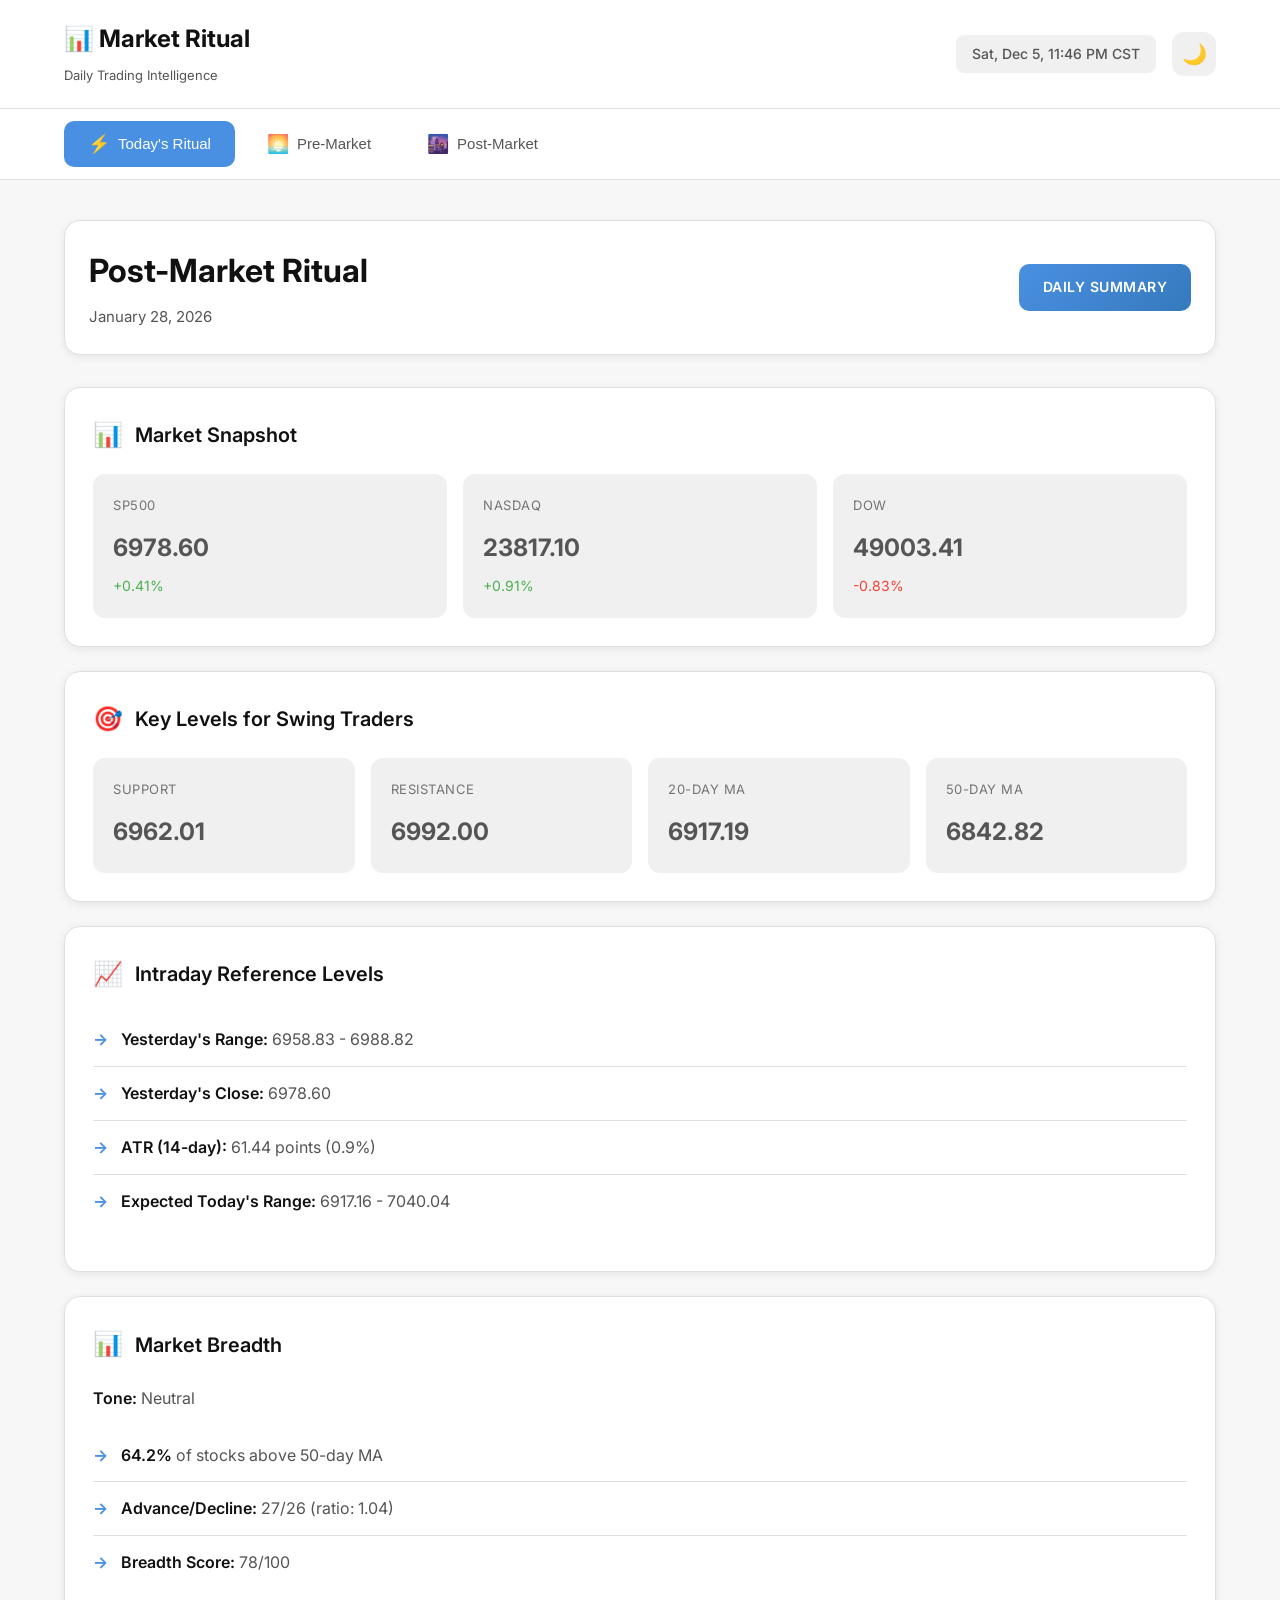
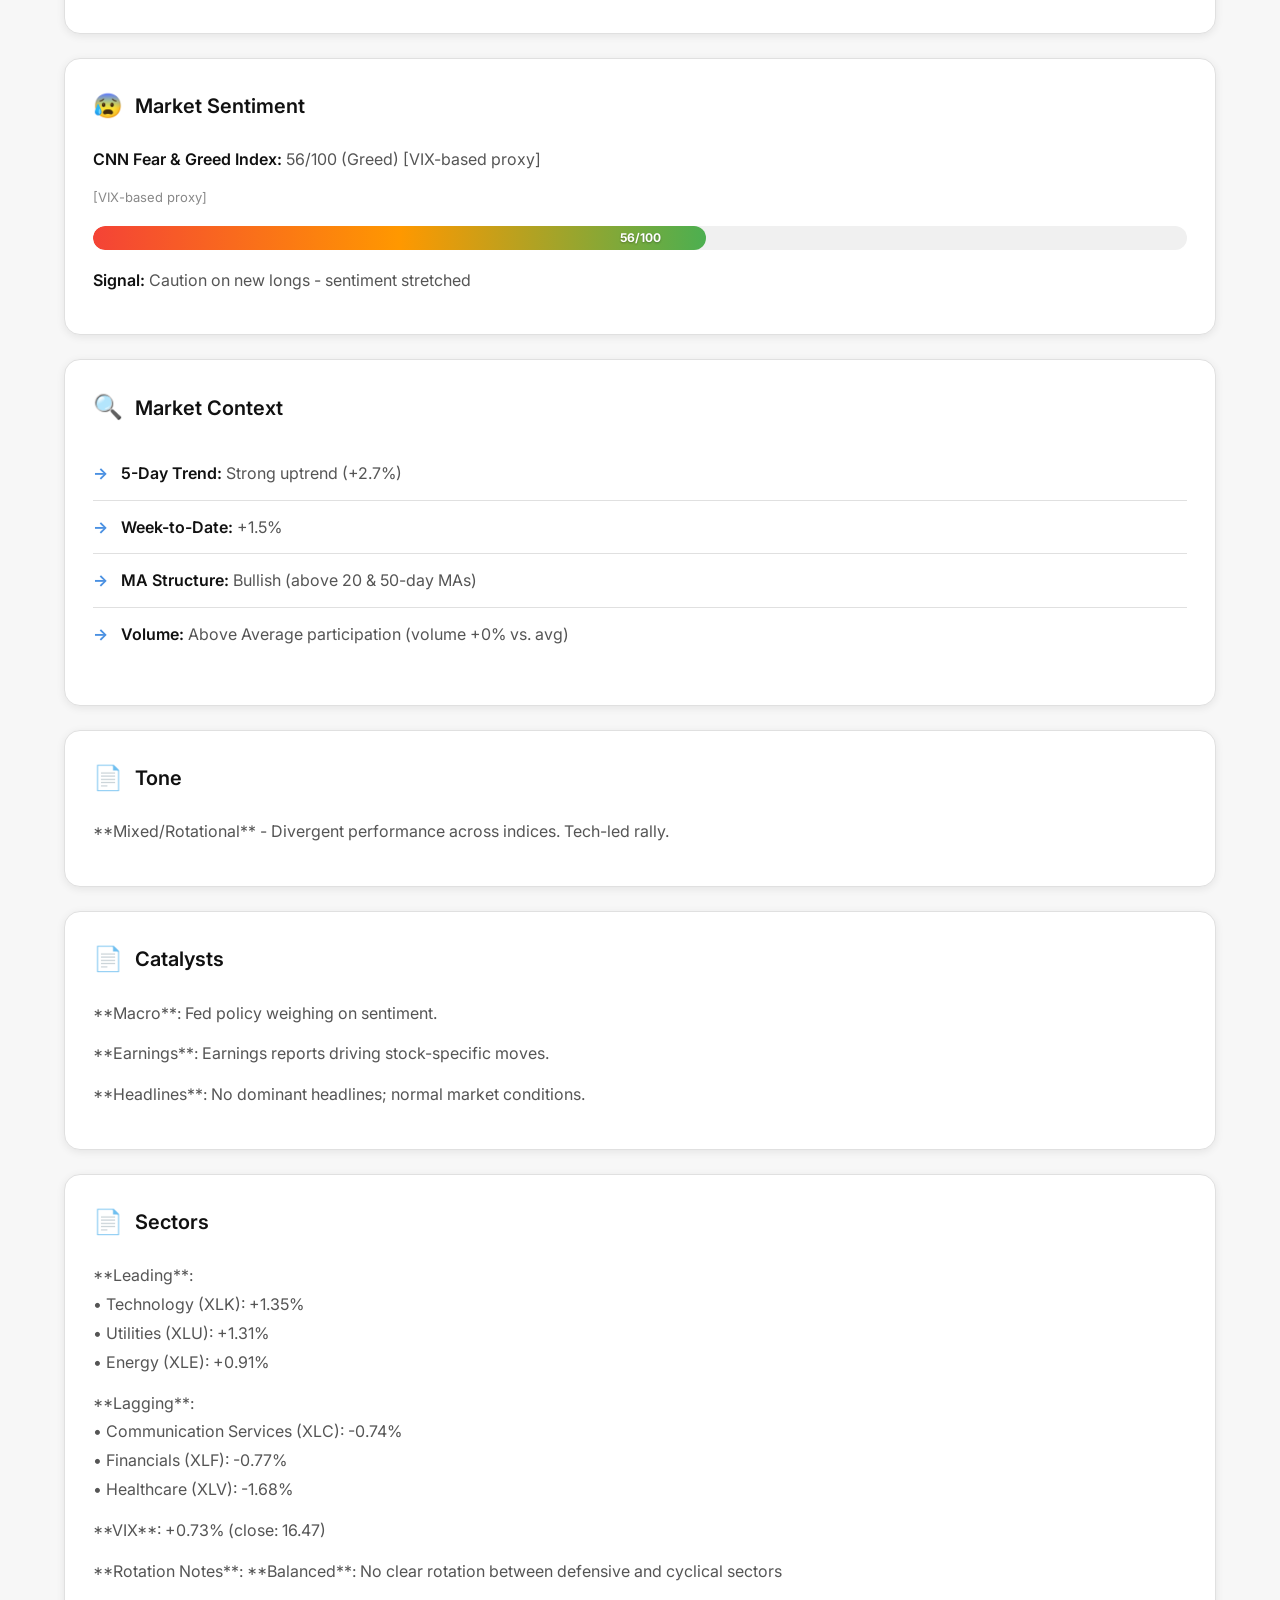
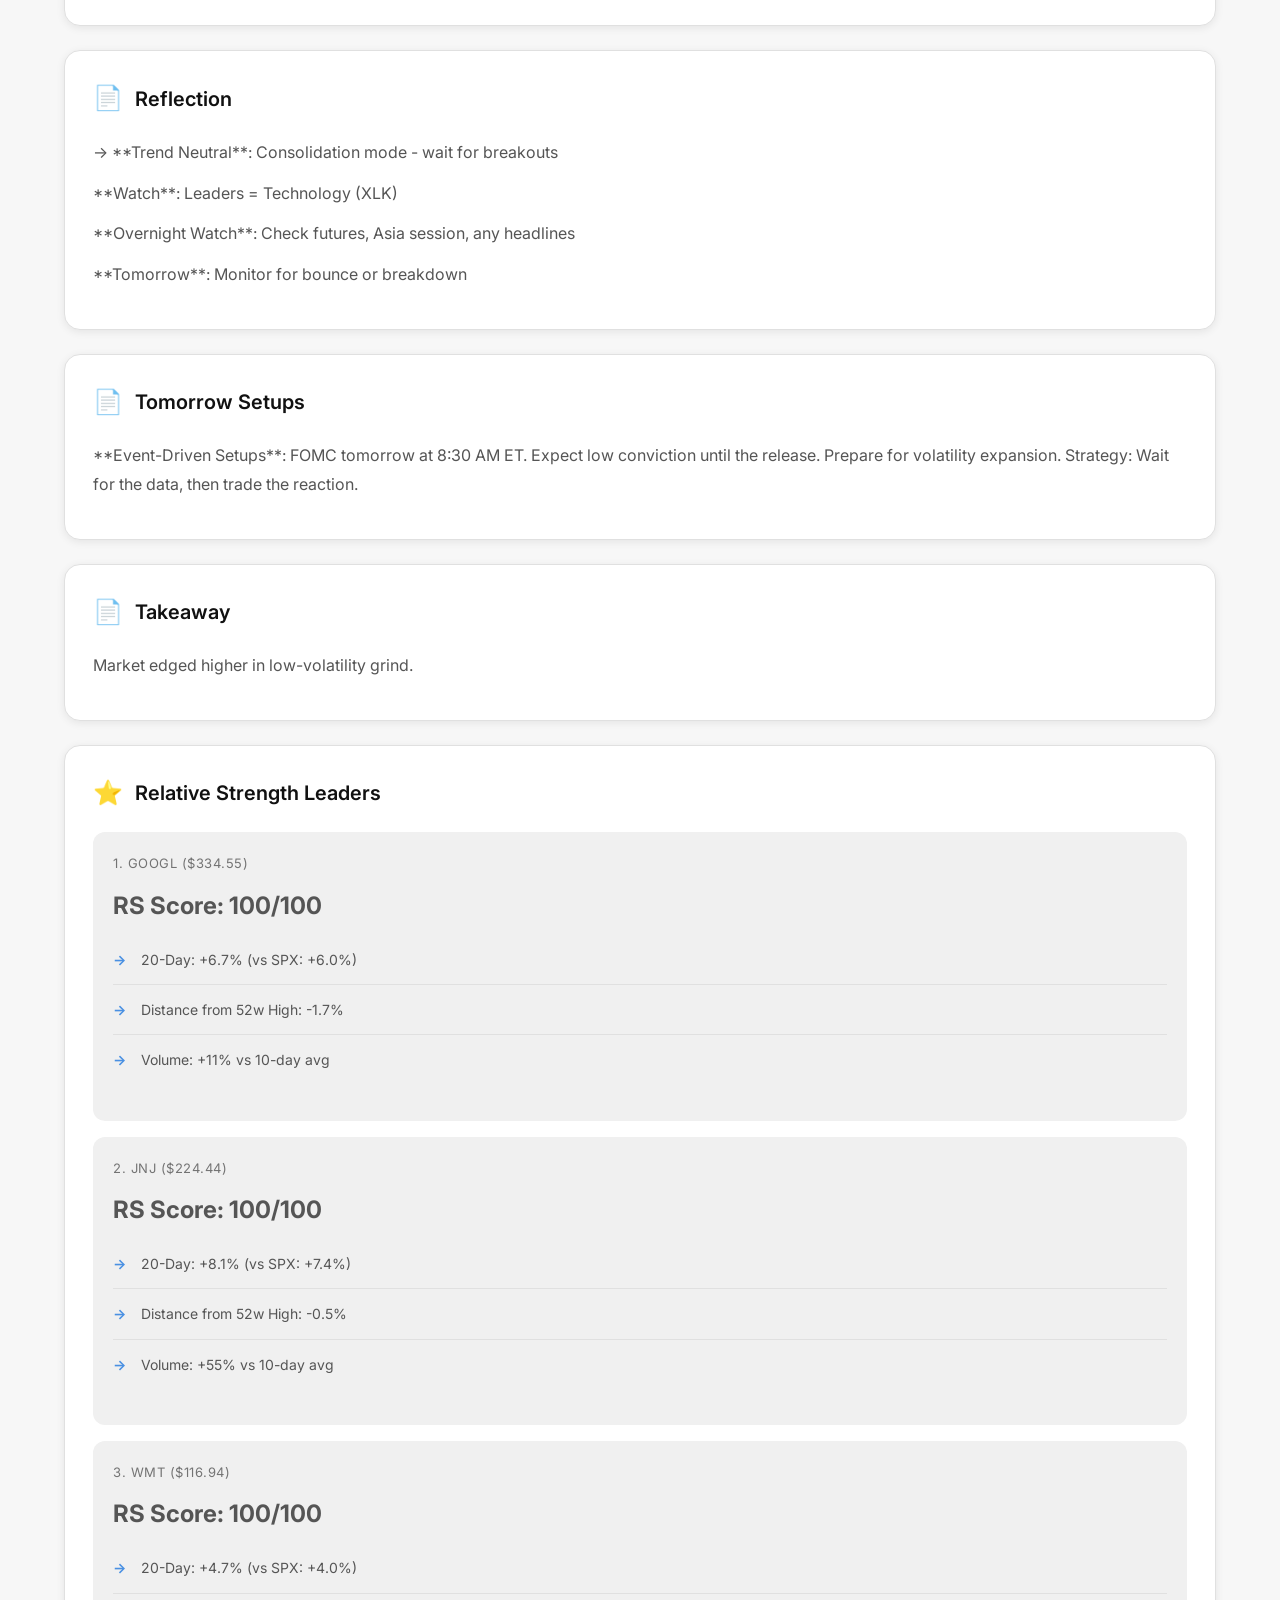
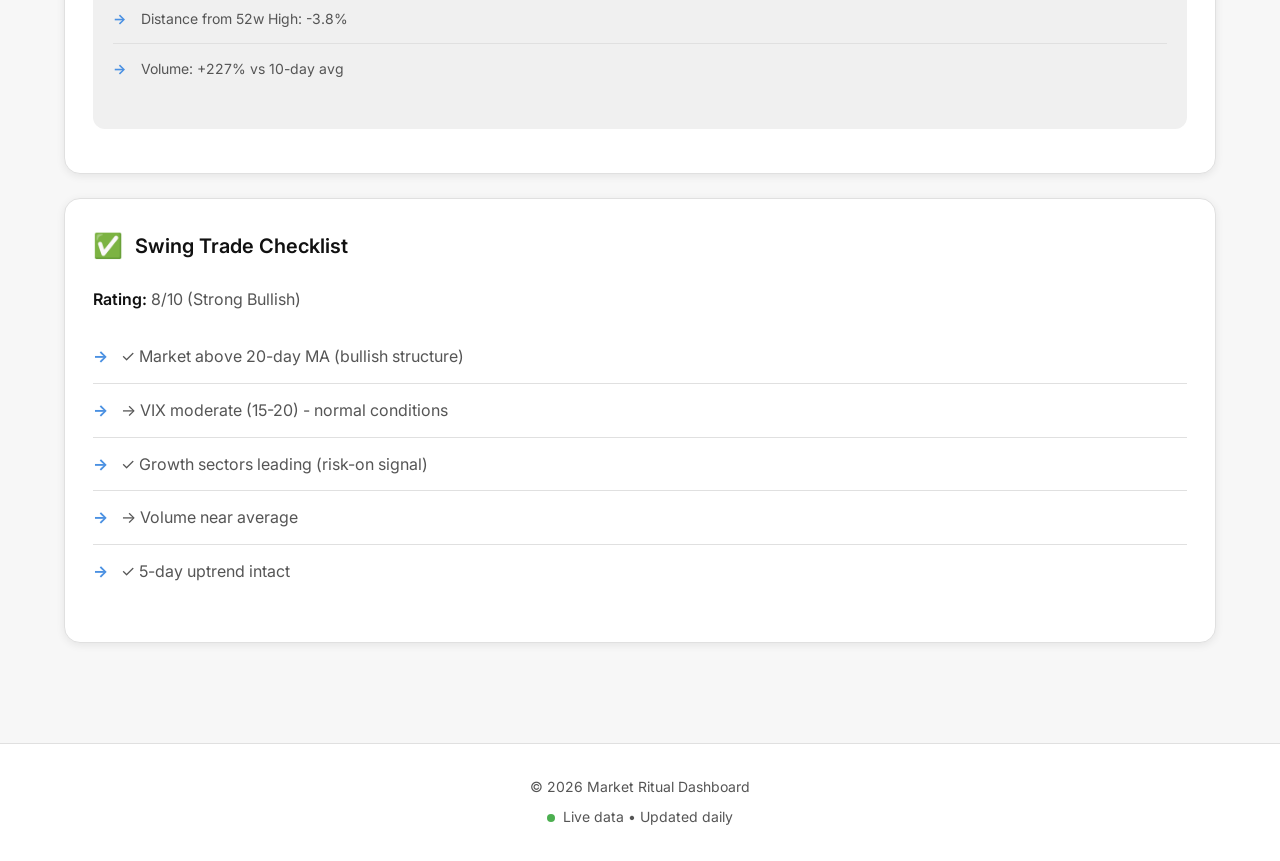
==== dashboard/index.html @ f2866cae "Complete Market Ritual system with beautiful dashboard" ====
<!DOCTYPE html>
<html lang="en">
<head>
    <meta charset="UTF-8">
    <meta name="viewport" content="width=device-width, initial-scale=1.0">
    <meta name="description" content="Daily Market Ritual Dashboard - Pre-market and Post-market analysis">
    
    <!-- 
        Market Ritual Dashboard
        Deployed via GitHub Pages
        Auto-detects time zone to show relevant market ritual
    -->
    
    <title>Market Ritual Dashboard</title>
    <link rel="stylesheet" href="./css/style.css">
    <link rel="preconnect" href="https://fonts.googleapis.com">
    <link rel="preconnect" href="https://fonts.gstatic.com" crossorigin>
    <link href="https://fonts.googleapis.com/css2?family=Inter:wght@300;400;500;600;700&display=swap" rel="stylesheet">
</head>
<body>
    <!-- Header -->
    <header class="header">
        <div class="container">
            <div class="header-content">
                <div class="logo">
                    <h1>📊 Market Ritual</h1>
                    <span class="subtitle">Daily Trading Intelligence</span>
                </div>
                <div class="header-controls">
                    <div class="current-time" id="currentTime"></div>
                    <button class="theme-toggle" id="themeToggle" aria-label="Toggle theme">
                        <span class="theme-icon">🌙</span>
                    </button>
                </div>
            </div>
        </div>
    </header>

    <!-- Navigation Tabs -->
    <nav class="nav-tabs">
        <div class="container">
            <div class="tabs">
                <button class="tab active" data-tab="today" id="todayTab">
                    <span class="tab-icon">⚡</span>
                    Today's Ritual
                </button>
                <button class="tab" data-tab="premarket" id="premarketTab">
                    <span class="tab-icon">🌅</span>
                    Pre-Market
                </button>
                <button class="tab" data-tab="postmarket" id="postmarketTab">
                    <span class="tab-icon">🌆</span>
                    Post-Market
                </button>
            </div>
        </div>
    </nav>

    <!-- Main Content -->
    <main class="main-content">
        <div class="container">
            <!-- Loading State -->
            <div class="loading" id="loading">
                <div class="loading-spinner"></div>
                <p>Loading market data...</p>
            </div>

            <!-- Error State -->
            <div class="error" id="error" style="display: none;">
                <div class="error-icon">⚠️</div>
                <h2>Unable to Load Data</h2>
                <p id="errorMessage"></p>
                <button class="btn-retry" onclick="window.location.reload()">Retry</button>
            </div>

            <!-- Market In Session Message -->
            <div class="info-message" id="inSessionMessage" style="display: none;">
                <div class="info-icon">📈</div>
                <h2>Market Currently in Session</h2>
                <p>The market is open right now. Choose <strong>Pre-Market</strong> or <strong>Post-Market</strong> tabs above to view specific reports.</p>
                <div class="session-time" id="sessionTime"></div>
            </div>

            <!-- Report Container -->
            <div class="report-container" id="reportContainer" style="display: none;">
                <!-- Report Header -->
                <div class="report-header">
                    <div class="report-title">
                        <h2 id="reportTitle">Loading...</h2>
                        <span class="report-date" id="reportDate"></span>
                    </div>
                    <div class="report-badge" id="reportBadge"></div>
                </div>

                <!-- Report Content -->
                <div class="report-content" id="reportContent">
                    <!-- Dynamic content will be injected here -->
                </div>
            </div>
        </div>
    </main>

    <!-- Footer -->
    <footer class="footer">
        <div class="container">
            <div class="footer-content">
                <p>&copy; 2026 Market Ritual Dashboard</p>
                <p class="footer-note">
                    <span class="pulse"></span>
                    Live data • Updated daily
                </p>
            </div>
        </div>
    </footer>

    <!-- Scroll to Top Button -->
    <button class="scroll-top" id="scrollTop" aria-label="Scroll to top">
        ↑
    </button>

    <script src="./js/app.js"></script>
</body>
</html>
---- dashboard/css/style.css ----
/* ===================================
   Market Ritual Dashboard - Styles
   Modern, minimalist design with dark/light theme
   =================================== */

/* ===================================
   CSS Variables for Theming
   =================================== */
:root {
    /* Light Theme (Default) */
    --bg-primary: #f7f7f7;
    --bg-secondary: #ffffff;
    --bg-tertiary: #f0f0f0;
    --text-primary: #111111;
    --text-secondary: #555555;
    --text-tertiary: #888888;
    --border-color: #e0e0e0;
    --shadow: rgba(0, 0, 0, 0.08);
    --shadow-hover: rgba(0, 0, 0, 0.12);
    --accent: #4A90E2;
    --accent-hover: #357ABD;
    --success: #4CAF50;
    --warning: #FF9800;
    --danger: #F44336;
    --card-bg: #ffffff;
}

[data-theme="dark"] {
    /* Dark Theme */
    --bg-primary: #0a0a0a;
    --bg-secondary: #1a1a1a;
    --bg-tertiary: #2a2a2a;
    --text-primary: #f7f7f7;
    --text-secondary: #b0b0b0;
    --text-tertiary: #707070;
    --border-color: #333333;
    --shadow: rgba(0, 0, 0, 0.3);
    --shadow-hover: rgba(0, 0, 0, 0.5);
    --accent: #4A90E2;
    --accent-hover: #5BA3F5;
    --success: #66BB6A;
    --warning: #FFA726;
    --danger: #EF5350;
    --card-bg: #1a1a1a;
}

/* ===================================
   Base Styles
   =================================== */
* {
    margin: 0;
    padding: 0;
    box-sizing: border-box;
}

html {
    scroll-behavior: smooth;
}

body {
    font-family: 'Inter', -apple-system, BlinkMacSystemFont, 'Segoe UI', Roboto, sans-serif;
    background-color: var(--bg-primary);
    color: var(--text-primary);
    line-height: 1.6;
    transition: background-color 0.3s ease, color 0.3s ease;
    min-height: 100vh;
    display: flex;
    flex-direction: column;
}

.container {
    max-width: 1200px;
    margin: 0 auto;
    padding: 0 24px;
}

/* ===================================
   Header
   =================================== */
.header {
    background-color: var(--bg-secondary);
    border-bottom: 1px solid var(--border-color);
    padding: 20px 0;
    position: sticky;
    top: 0;
    z-index: 100;
    backdrop-filter: blur(10px);
    transition: all 0.3s ease;
}

.header-content {
    display: flex;
    justify-content: space-between;
    align-items: center;
    gap: 20px;
}

.logo h1 {
    font-size: 24px;
    font-weight: 700;
    color: var(--text-primary);
    margin-bottom: 4px;
}

.subtitle {
    font-size: 13px;
    color: var(--text-secondary);
    font-weight: 400;
}

.header-controls {
    display: flex;
    align-items: center;
    gap: 16px;
}

.current-time {
    font-size: 14px;
    color: var(--text-secondary);
    font-weight: 500;
    padding: 8px 16px;
    background: var(--bg-tertiary);
    border-radius: 8px;
}

.theme-toggle {
    background: var(--bg-tertiary);
    border: none;
    width: 44px;
    height: 44px;
    border-radius: 12px;
    cursor: pointer;
    font-size: 20px;
    display: flex;
    align-items: center;
    justify-content: center;
    transition: all 0.3s ease;
}

.theme-toggle:hover {
    background: var(--accent);
    transform: scale(1.05);
}

/* ===================================
   Navigation Tabs
   =================================== */
.nav-tabs {
    background-color: var(--bg-secondary);
    border-bottom: 1px solid var(--border-color);
    padding: 12px 0;
}

.tabs {
    display: flex;
    gap: 8px;
}

.tab {
    background: transparent;
    border: none;
    padding: 12px 24px;
    border-radius: 10px;
    cursor: pointer;
    font-size: 15px;
    font-weight: 500;
    color: var(--text-secondary);
    transition: all 0.3s ease;
    display: flex;
    align-items: center;
    gap: 8px;
}

.tab:hover {
    background: var(--bg-tertiary);
    color: var(--text-primary);
}

.tab.active {
    background: var(--accent);
    color: white;
}

.tab-icon {
    font-size: 18px;
}

/* ===================================
   Main Content
   =================================== */
.main-content {
    flex: 1;
    padding: 40px 0;
    animation: fadeIn 0.5s ease;
}

/* Loading State */
.loading {
    text-align: center;
    padding: 80px 20px;
}

.loading-spinner {
    width: 50px;
    height: 50px;
    border: 4px solid var(--border-color);
    border-top-color: var(--accent);
    border-radius: 50%;
    animation: spin 1s linear infinite;
    margin: 0 auto 20px;
}

@keyframes spin {
    to { transform: rotate(360deg); }
}

/* Error State */
.error {
    text-align: center;
    padding: 80px 20px;
}

.error-icon {
    font-size: 64px;
    margin-bottom: 20px;
}

.error h2 {
    font-size: 24px;
    margin-bottom: 12px;
    color: var(--danger);
}

.error p {
    color: var(--text-secondary);
    margin-bottom: 24px;
}

.btn-retry {
    background: var(--accent);
    color: white;
    border: none;
    padding: 12px 32px;
    border-radius: 8px;
    font-size: 15px;
    font-weight: 500;
    cursor: pointer;
    transition: all 0.3s ease;
}

.btn-retry:hover {
    background: var(--accent-hover);
    transform: translateY(-2px);
}

/* Info Message */
.info-message {
    text-align: center;
    padding: 80px 20px;
    max-width: 600px;
    margin: 0 auto;
}

.info-icon {
    font-size: 64px;
    margin-bottom: 20px;
}

.info-message h2 {
    font-size: 28px;
    margin-bottom: 16px;
}

.info-message p {
    font-size: 16px;
    color: var(--text-secondary);
    line-height: 1.8;
}

.session-time {
    margin-top: 24px;
    padding: 16px;
    background: var(--bg-tertiary);
    border-radius: 12px;
    font-size: 14px;
    color: var(--text-secondary);
}

/* ===================================
   Report Container
   =================================== */
.report-container {
    animation: fadeIn 0.5s ease;
}

.report-header {
    display: flex;
    justify-content: space-between;
    align-items: center;
    margin-bottom: 32px;
    padding: 24px;
    background: var(--card-bg);
    border-radius: 16px;
    border: 1px solid var(--border-color);
    box-shadow: 0 2px 8px var(--shadow);
}

.report-title h2 {
    font-size: 32px;
    font-weight: 700;
    margin-bottom: 8px;
}

.report-date {
    font-size: 15px;
    color: var(--text-secondary);
}

.report-badge {
    padding: 12px 24px;
    background: linear-gradient(135deg, var(--accent), var(--accent-hover));
    color: white;
    border-radius: 10px;
    font-weight: 600;
    font-size: 14px;
    text-transform: uppercase;
    letter-spacing: 0.5px;
}

/* Report Content */
.report-content {
    display: grid;
    gap: 24px;
}

/* Card Component */
.card {
    background: var(--card-bg);
    border: 1px solid var(--border-color);
    border-radius: 16px;
    padding: 28px;
    box-shadow: 0 2px 8px var(--shadow);
    transition: all 0.3s ease;
}

.card:hover {
    box-shadow: 0 4px 16px var(--shadow-hover);
    transform: translateY(-2px);
}

.card-title {
    font-size: 20px;
    font-weight: 600;
    margin-bottom: 20px;
    color: var(--text-primary);
    display: flex;
    align-items: center;
    gap: 12px;
}

.card-icon {
    font-size: 24px;
}

.card-content {
    color: var(--text-secondary);
    line-height: 1.8;
}

.card-content p {
    margin-bottom: 12px;
}

.card-content strong {
    color: var(--text-primary);
    font-weight: 600;
}

/* Key Metrics Grid */
.metrics-grid {
    display: grid;
    grid-template-columns: repeat(auto-fit, minmax(250px, 1fr));
    gap: 16px;
    margin-top: 20px;
}

.metric-item {
    background: var(--bg-tertiary);
    padding: 20px;
    border-radius: 12px;
    transition: all 0.3s ease;
}

.metric-item:hover {
    background: var(--accent);
    color: white;
    transform: scale(1.02);
}

.metric-label {
    font-size: 13px;
    text-transform: uppercase;
    letter-spacing: 0.5px;
    margin-bottom: 8px;
    opacity: 0.8;
}

.metric-value {
    font-size: 24px;
    font-weight: 700;
}

.metric-change {
    font-size: 14px;
    margin-top: 4px;
}

.positive {
    color: var(--success);
}

.negative {
    color: var(--danger);
}

/* Bullet Lists */
.card-content ul {
    list-style: none;
    margin: 16px 0;
}

.card-content li {
    padding: 12px 0;
    padding-left: 28px;
    position: relative;
    border-bottom: 1px solid var(--border-color);
}

.card-content li:last-child {
    border-bottom: none;
}

.card-content li::before {
    content: "→";
    position: absolute;
    left: 0;
    color: var(--accent);
    font-weight: 700;
}

/* Sentiment Bar */
.sentiment-bar {
    width: 100%;
    height: 24px;
    background: var(--bg-tertiary);
    border-radius: 12px;
    overflow: hidden;
    margin: 16px 0;
    position: relative;
}

.sentiment-fill {
    height: 100%;
    background: linear-gradient(90deg, var(--danger), var(--warning), var(--success));
    transition: width 0.5s ease;
    border-radius: 12px;
}

.sentiment-label {
    position: absolute;
    top: 50%;
    left: 50%;
    transform: translate(-50%, -50%);
    font-size: 12px;
    font-weight: 700;
    color: white;
    text-shadow: 0 1px 2px rgba(0,0,0,0.3);
}

/* ===================================
   Footer
   =================================== */
.footer {
    background: var(--bg-secondary);
    border-top: 1px solid var(--border-color);
    padding: 32px 0;
    margin-top: 60px;
}

.footer-content {
    text-align: center;
    color: var(--text-secondary);
    font-size: 14px;
}

.footer-note {
    margin-top: 8px;
    display: flex;
    align-items: center;
    justify-content: center;
    gap: 8px;
}

.pulse {
    width: 8px;
    height: 8px;
    background: var(--success);
    border-radius: 50%;
    animation: pulse 2s infinite;
}

@keyframes pulse {
    0%, 100% { opacity: 1; transform: scale(1); }
    50% { opacity: 0.5; transform: scale(1.2); }
}

/* ===================================
   Scroll to Top Button
   =================================== */
.scroll-top {
    position: fixed;
    bottom: 32px;
    right: 32px;
    width: 50px;
    height: 50px;
    background: var(--accent);
    color: white;
    border: none;
    border-radius: 50%;
    font-size: 20px;
    cursor: pointer;
    opacity: 0;
    visibility: hidden;
    transition: all 0.3s ease;
    z-index: 1000;
    box-shadow: 0 4px 12px var(--shadow-hover);
}

.scroll-top.visible {
    opacity: 1;
    visibility: visible;
}

.scroll-top:hover {
    background: var(--accent-hover);
    transform: translateY(-4px);
}

/* ===================================
   Animations
   =================================== */
@keyframes fadeIn {
    from {
        opacity: 0;
        transform: translateY(20px);
    }
    to {
        opacity: 1;
        transform: translateY(0);
    }
}

/* ===================================
   Responsive Design
   =================================== */
@media (max-width: 768px) {
    .container {
        padding: 0 16px;
    }

    .header-content {
        flex-direction: column;
        gap: 12px;
    }

    .logo h1 {
        font-size: 20px;
    }

    .tabs {
        flex-direction: column;
    }

    .tab {
        width: 100%;
        justify-content: center;
    }

    .report-header {
        flex-direction: column;
        gap: 16px;
        text-align: center;
    }

    .report-title h2 {
        font-size: 24px;
    }

    .metrics-grid {
        grid-template-columns: 1fr;
    }

    .card {
        padding: 20px;
    }

    .scroll-top {
        bottom: 20px;
        right: 20px;
        width: 44px;
        height: 44px;
    }

    .current-time {
        font-size: 12px;
        padding: 6px 12px;
    }
}

@media (max-width: 480px) {
    .main-content {
        padding: 24px 0;
    }

    .report-header {
        padding: 16px;
    }

    .card {
        padding: 16px;
    }

    .card-title {
        font-size: 18px;
    }
}
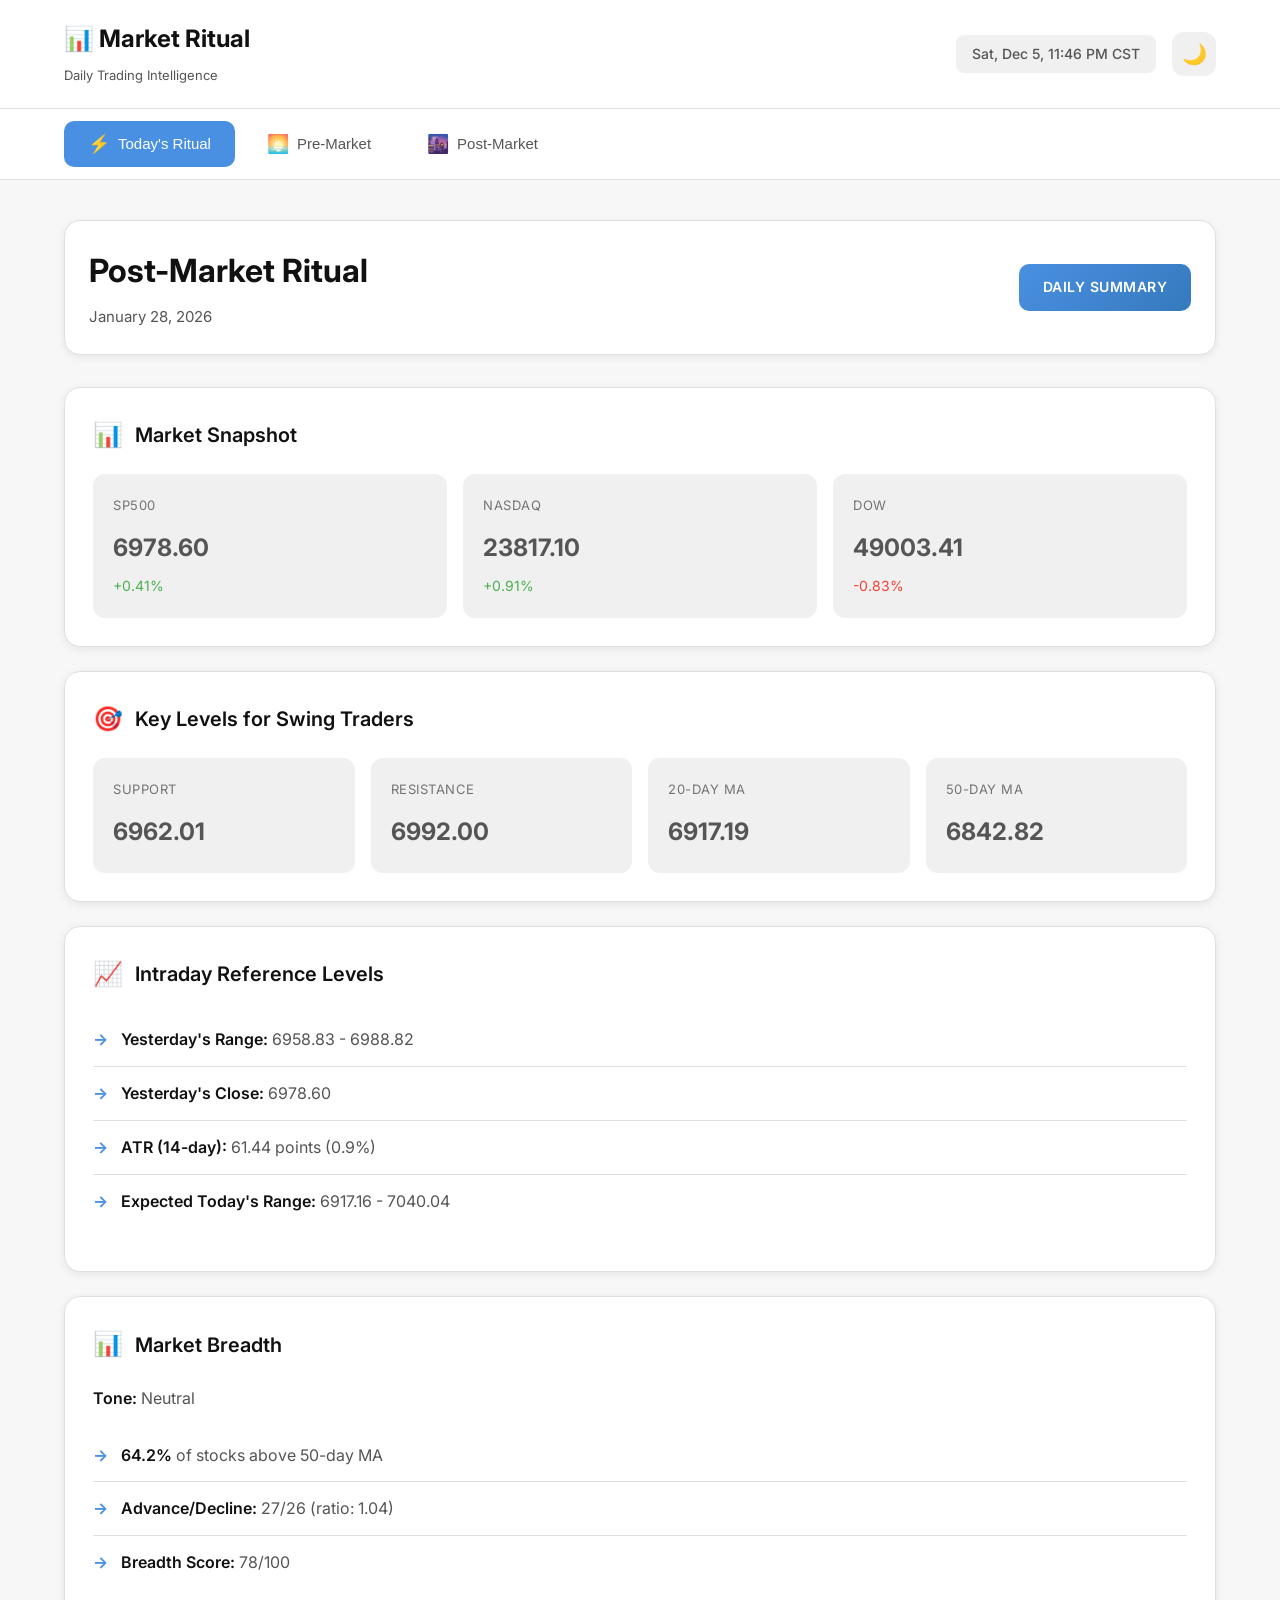
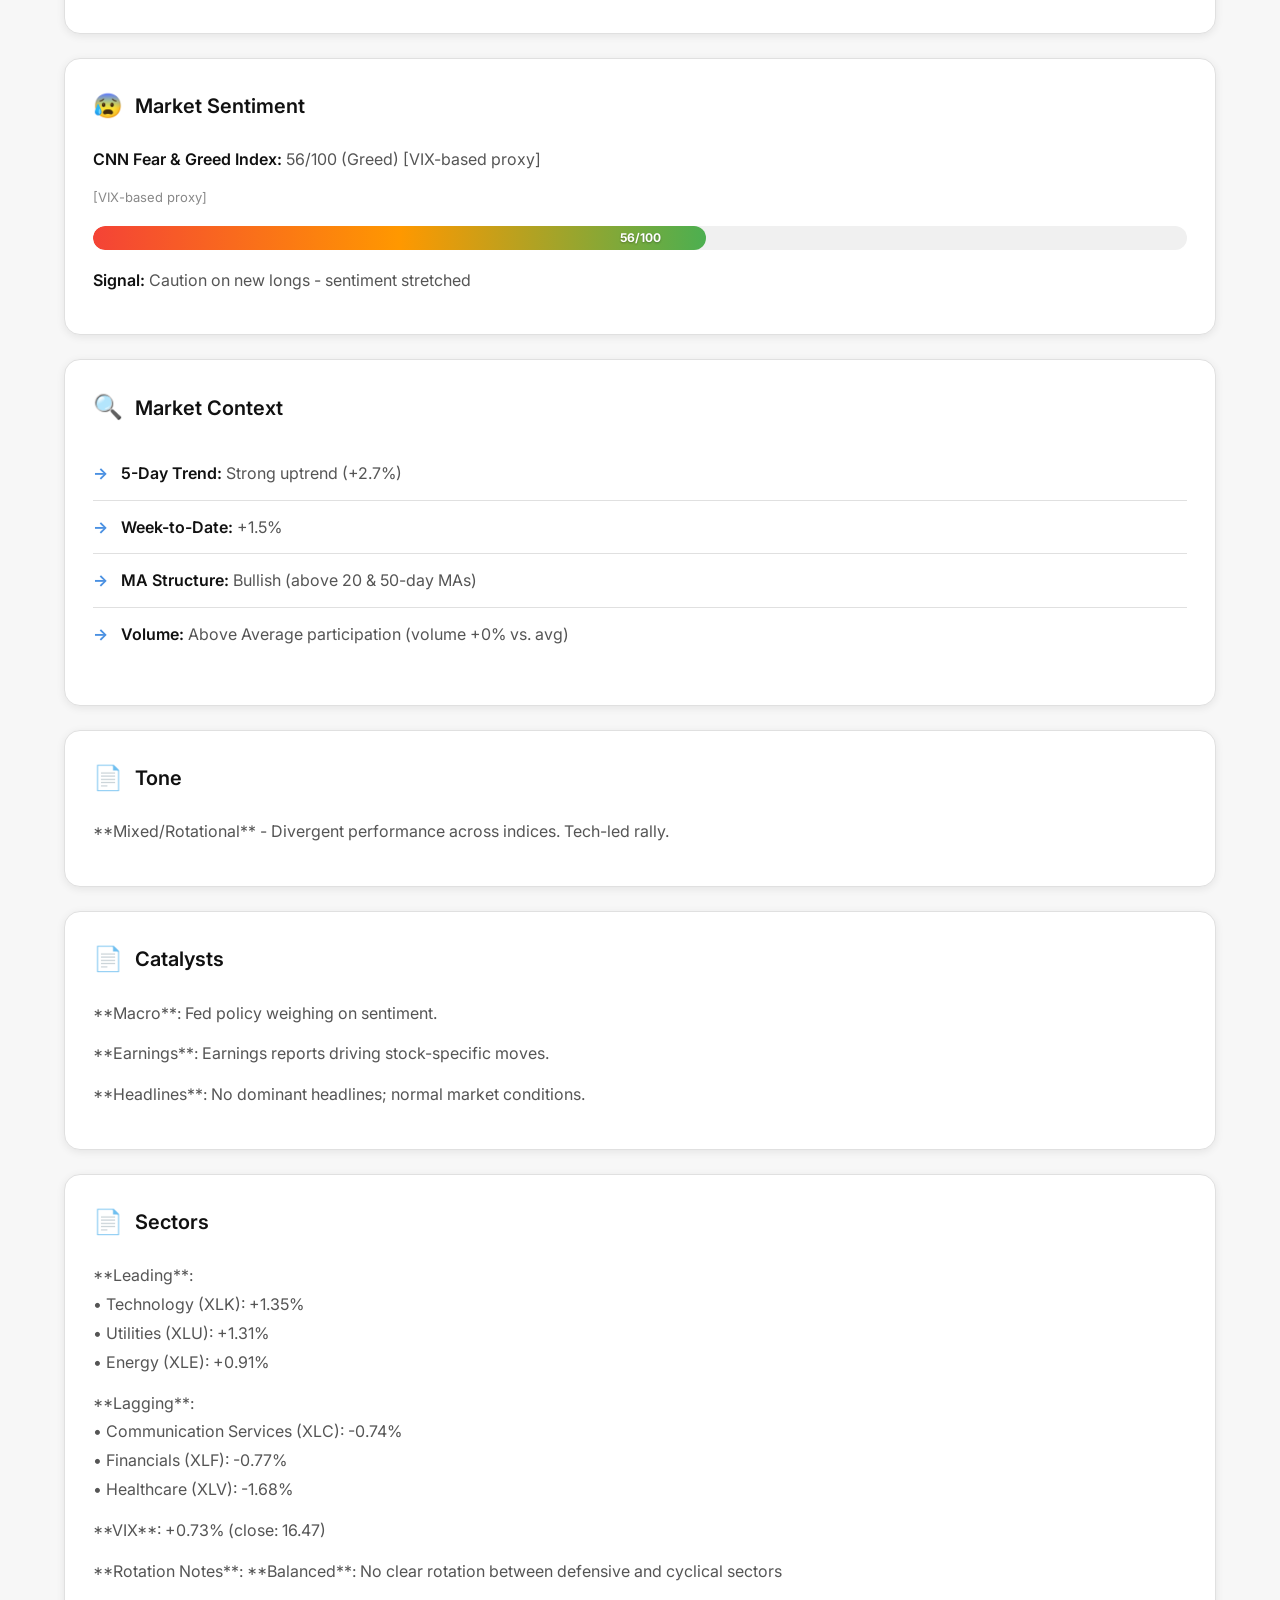
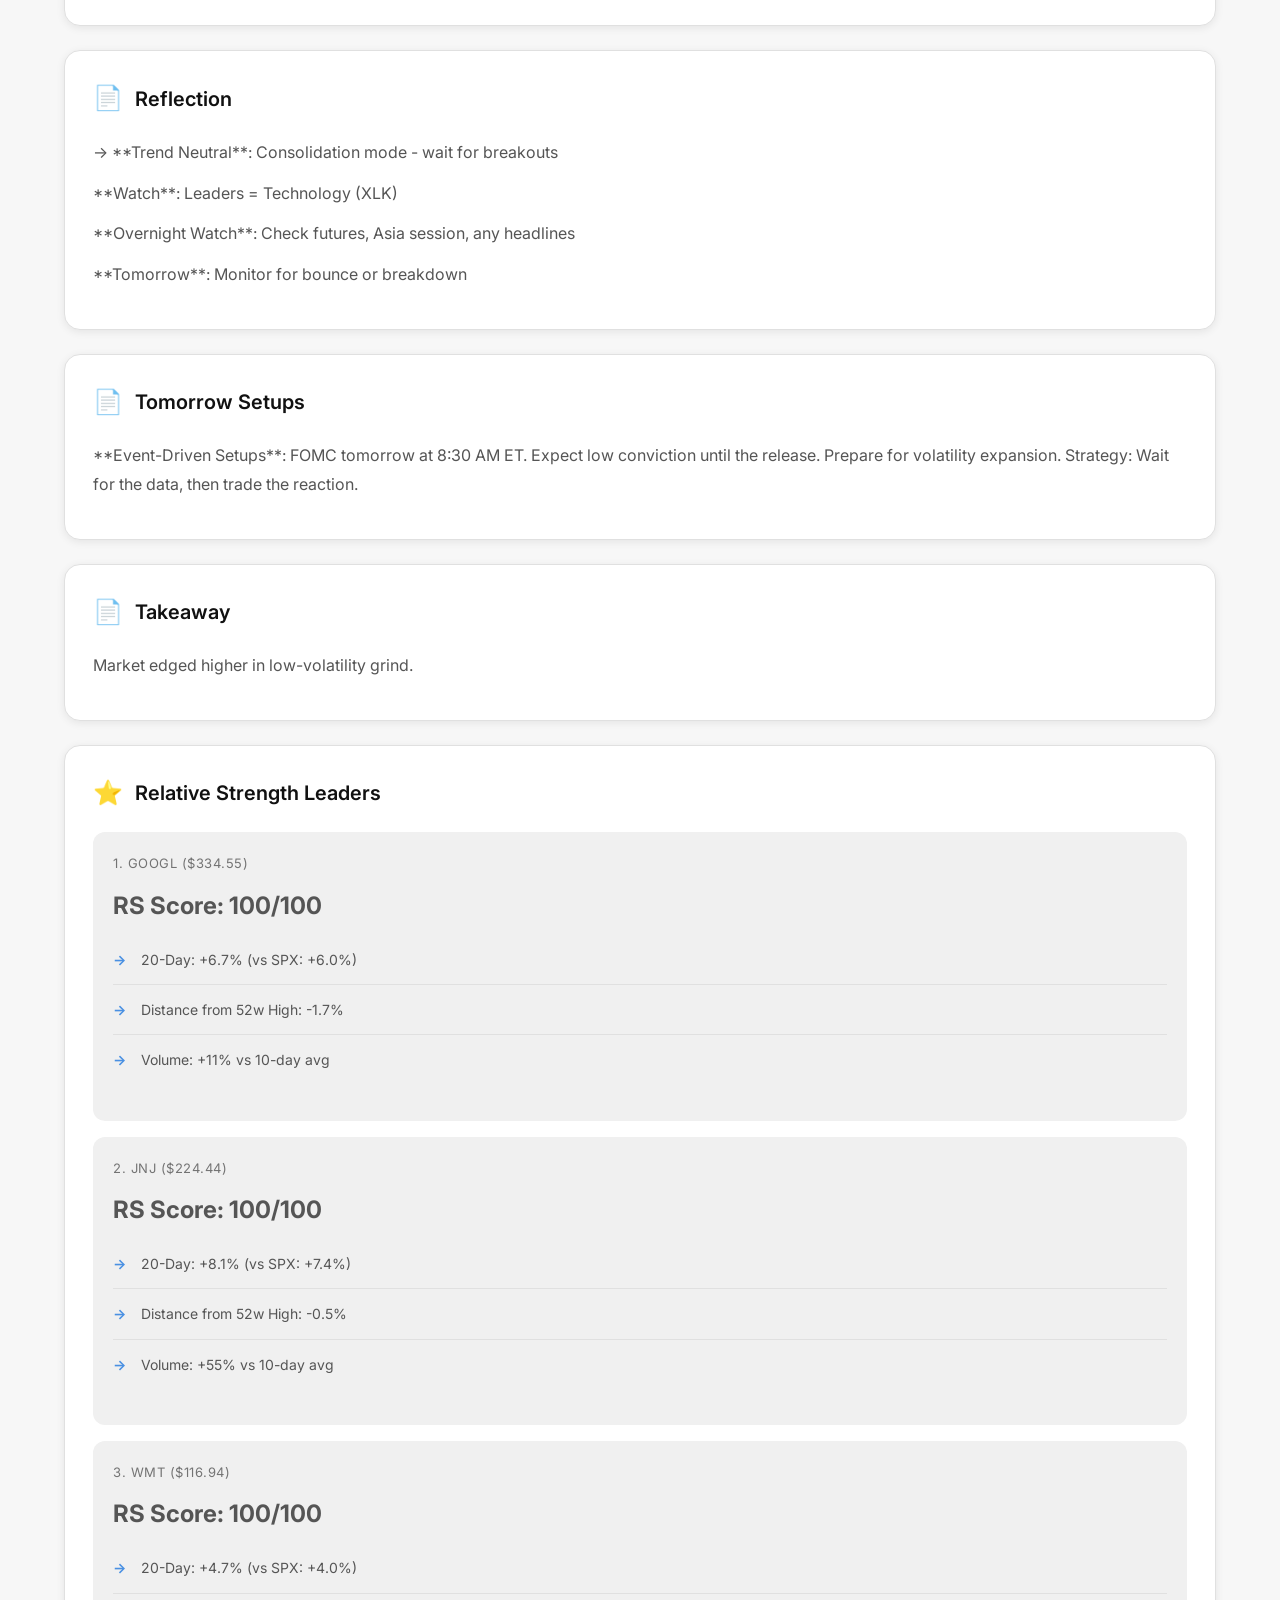
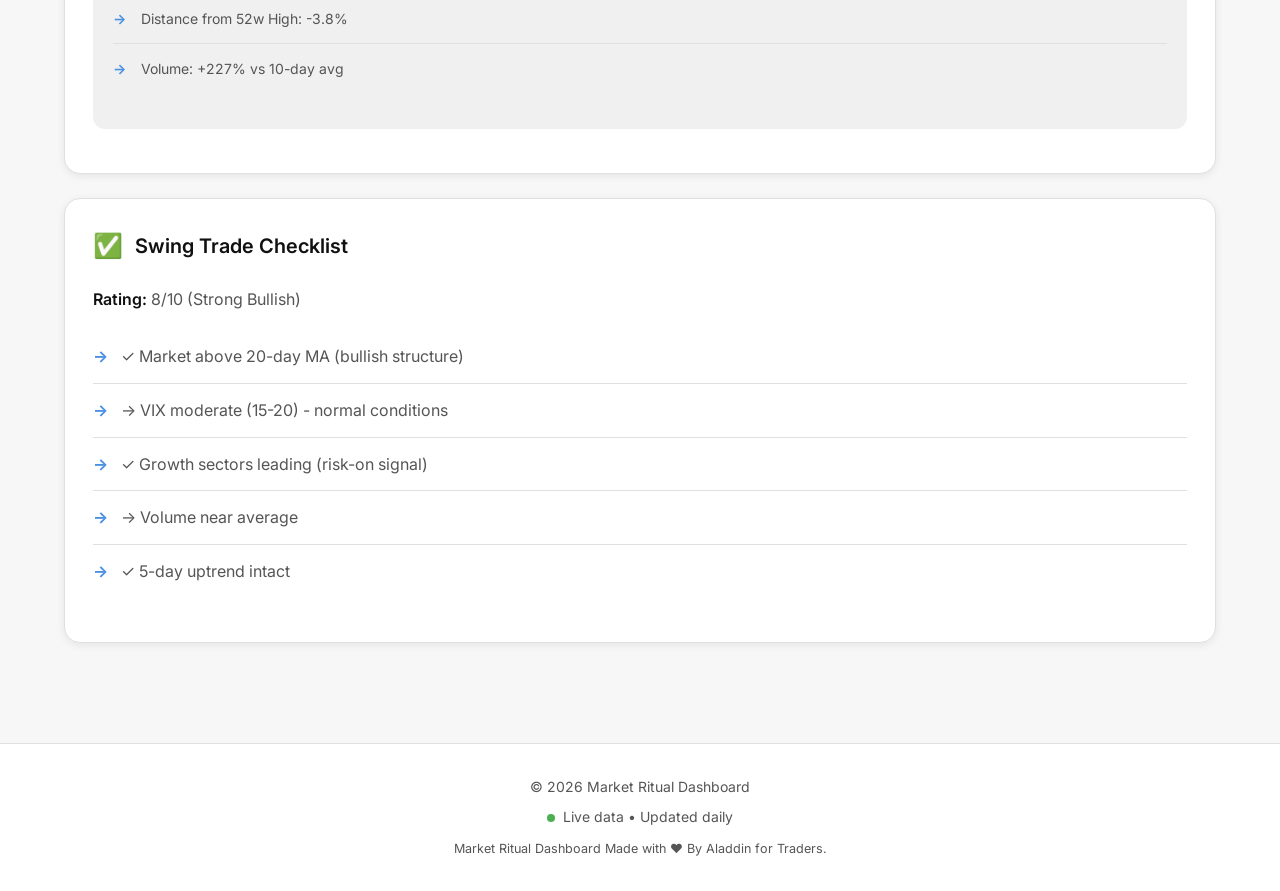
==== commit a402db34: "Add custom footer messge" ====
--- a/dashboard/index.html
+++ b/dashboard/index.html
@@ -109,6 +109,9 @@
                     <span class="pulse"></span>
                     Live data • Updated daily
                 </p>
+                <p style="margin-top: 10px; font-size: 0.9em;">
+                    Market Ritual Dashboard Made with ❤️ By Aladdin for Traders.
+                </p>
             </div>
         </div>
     </footer>
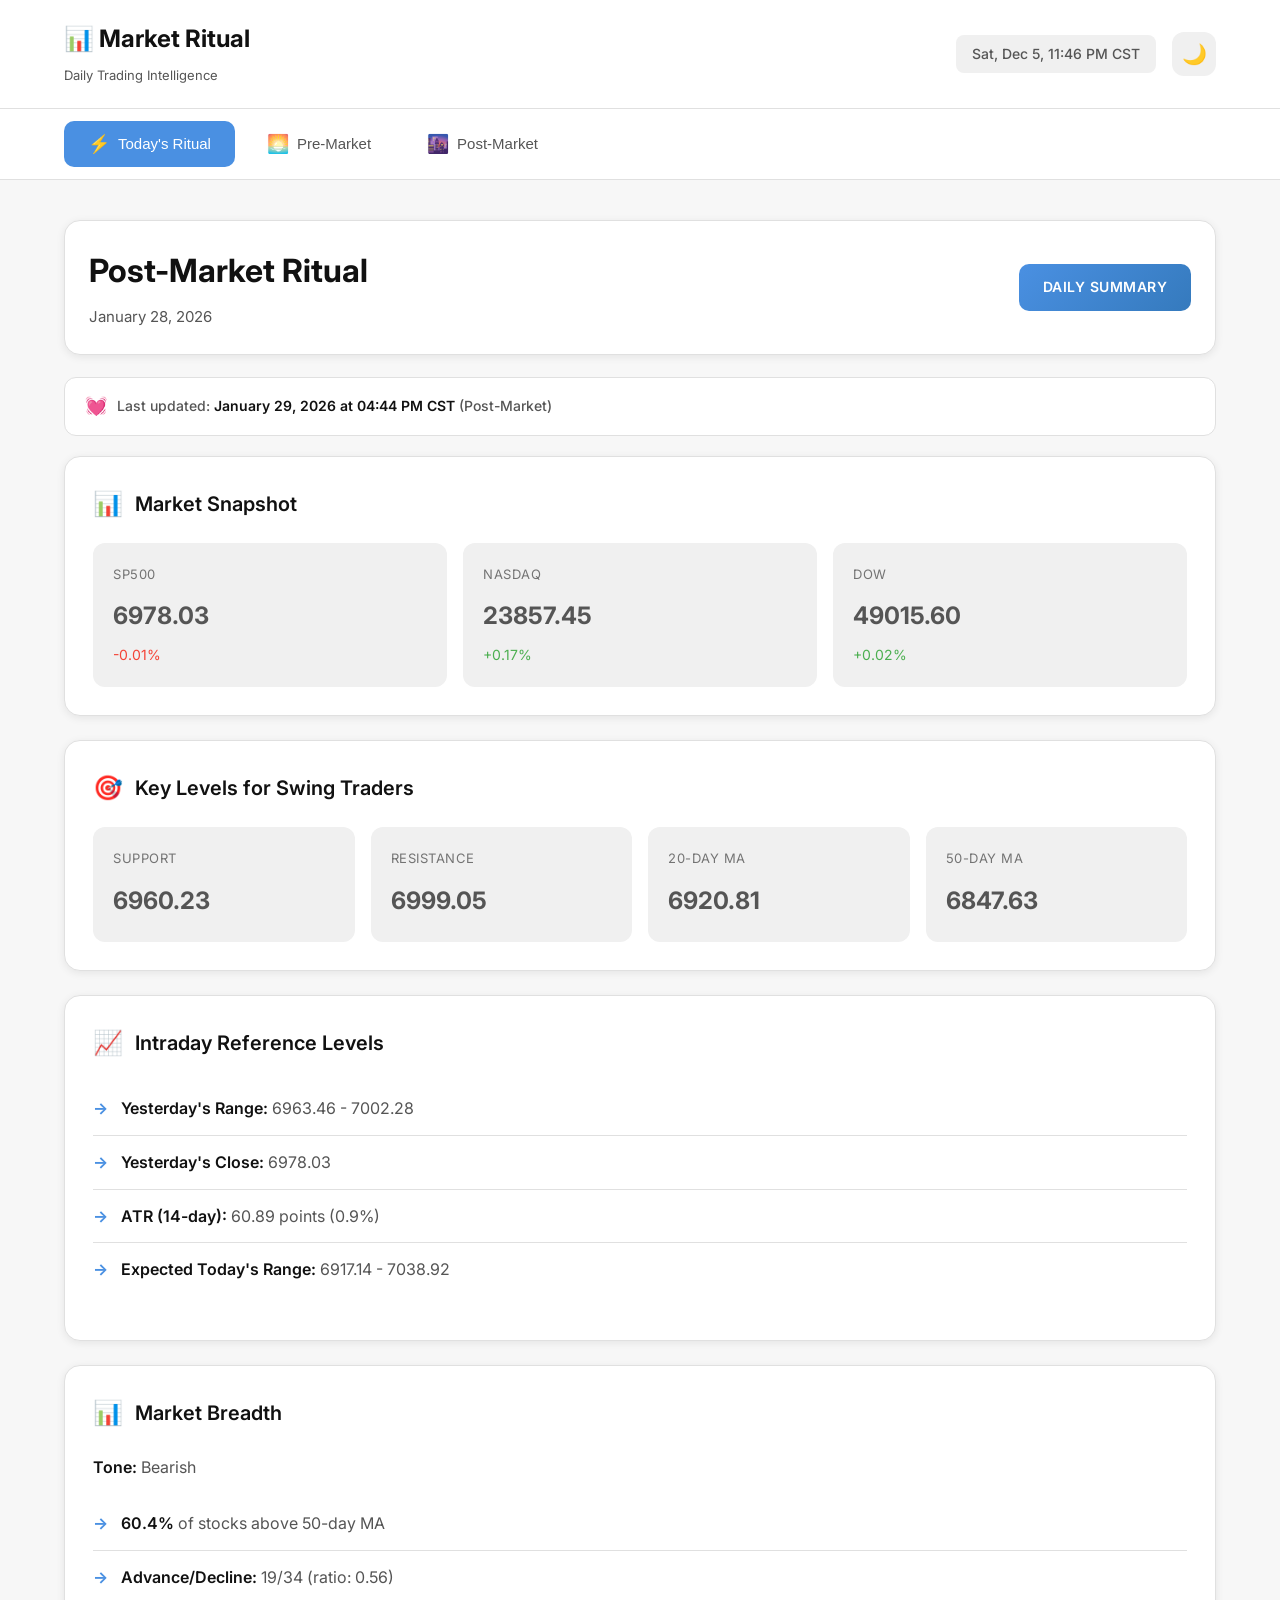
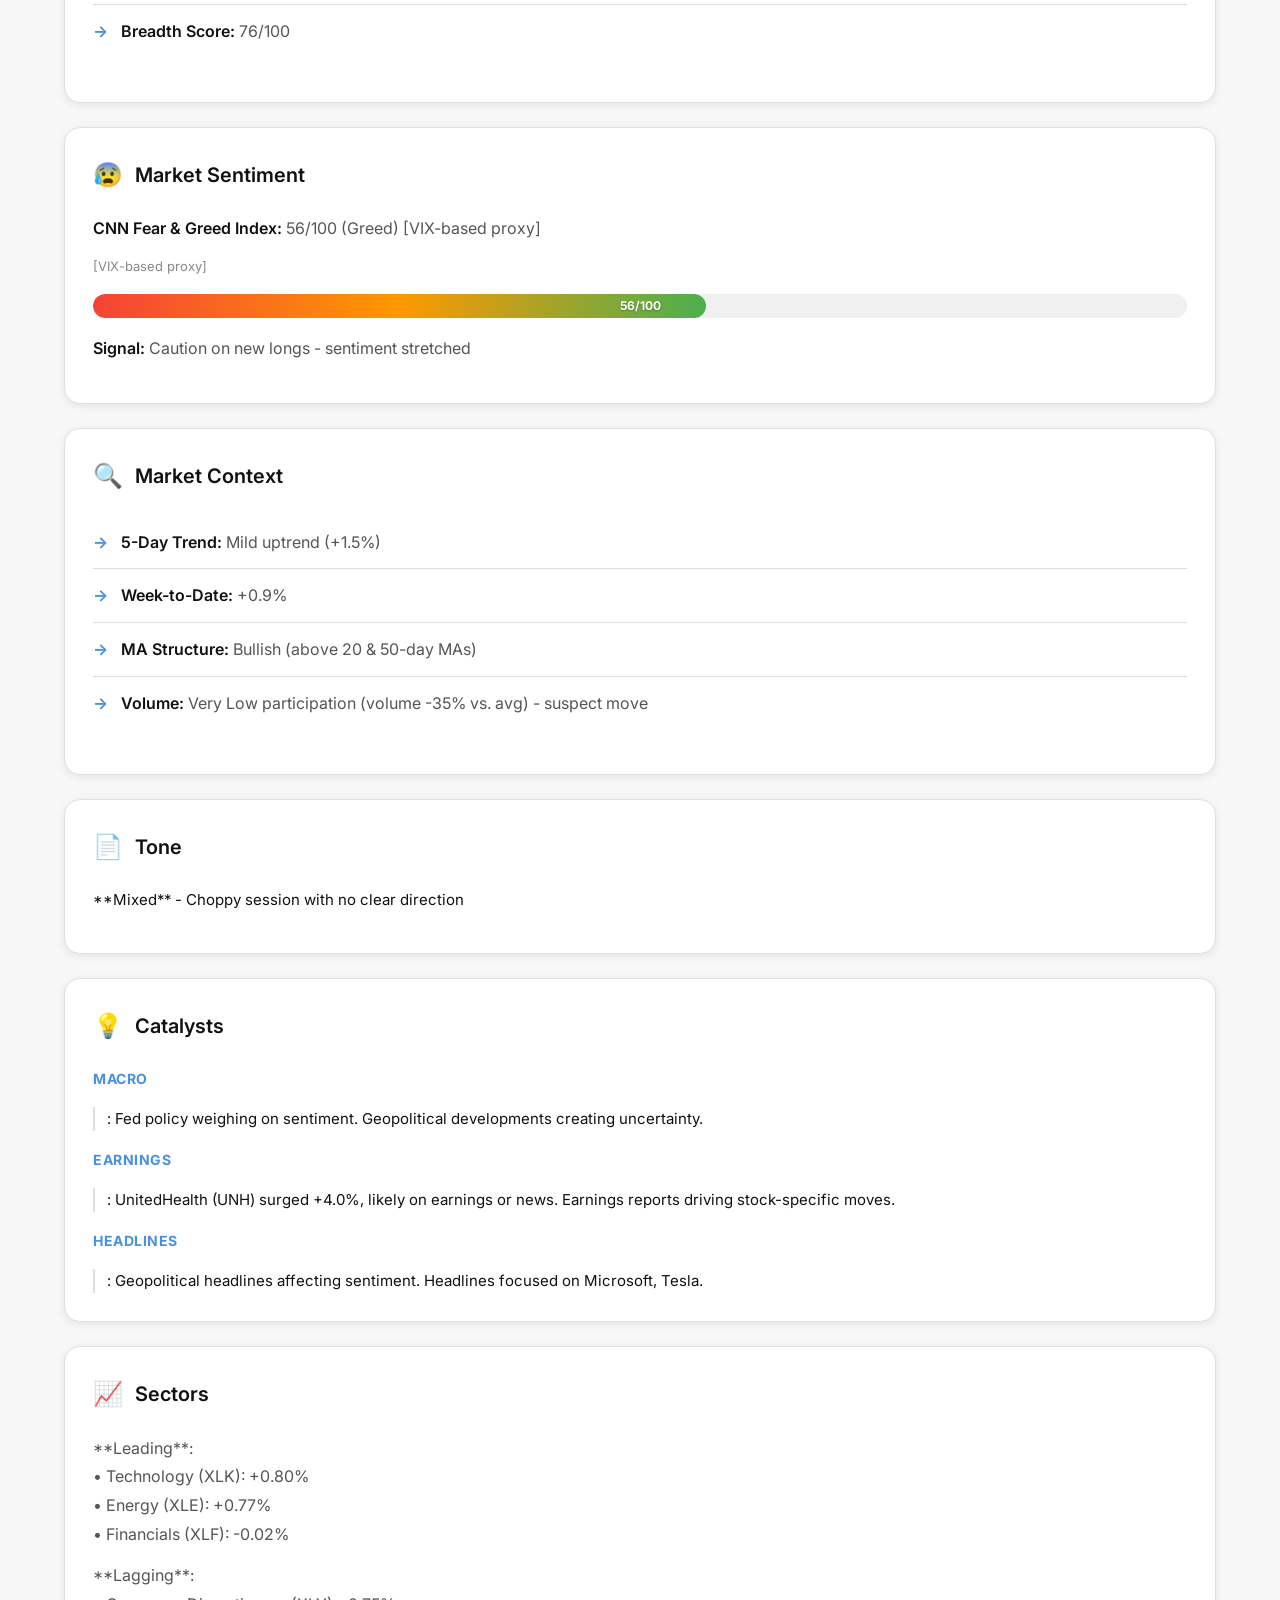
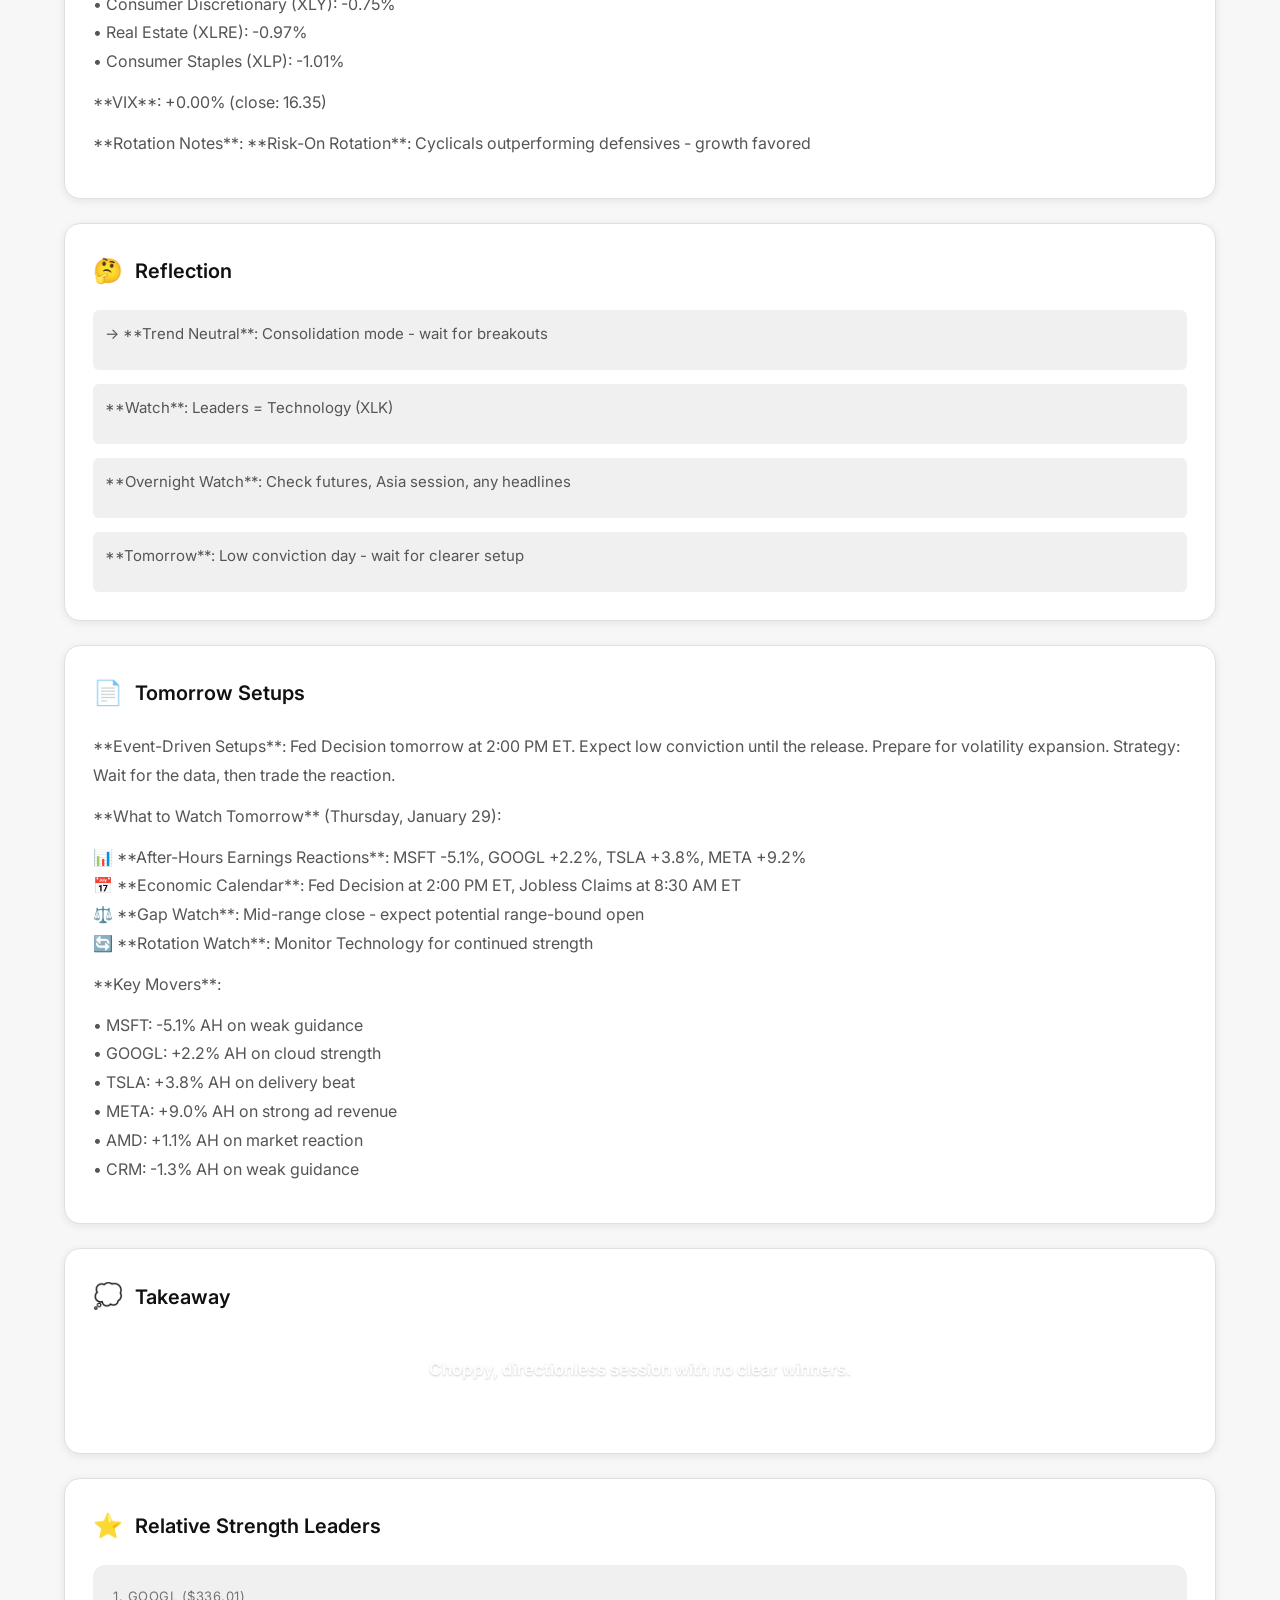
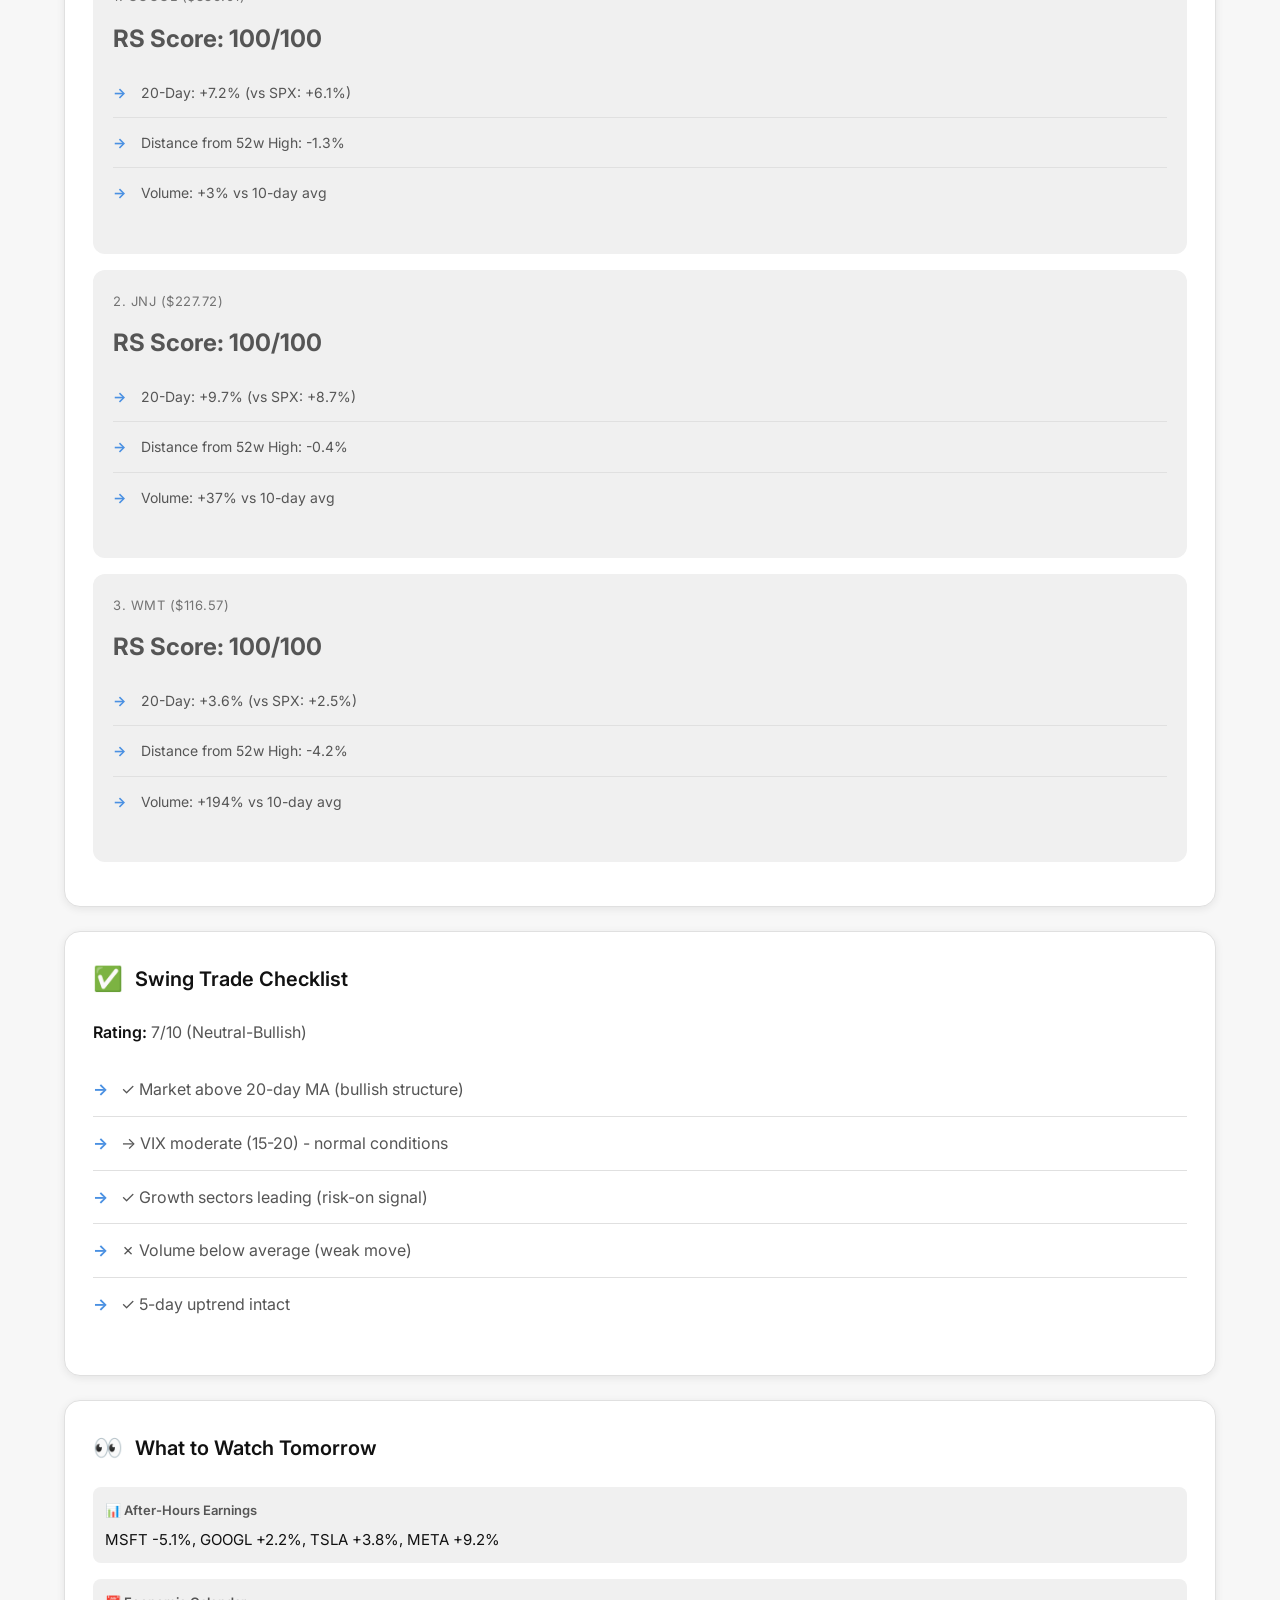
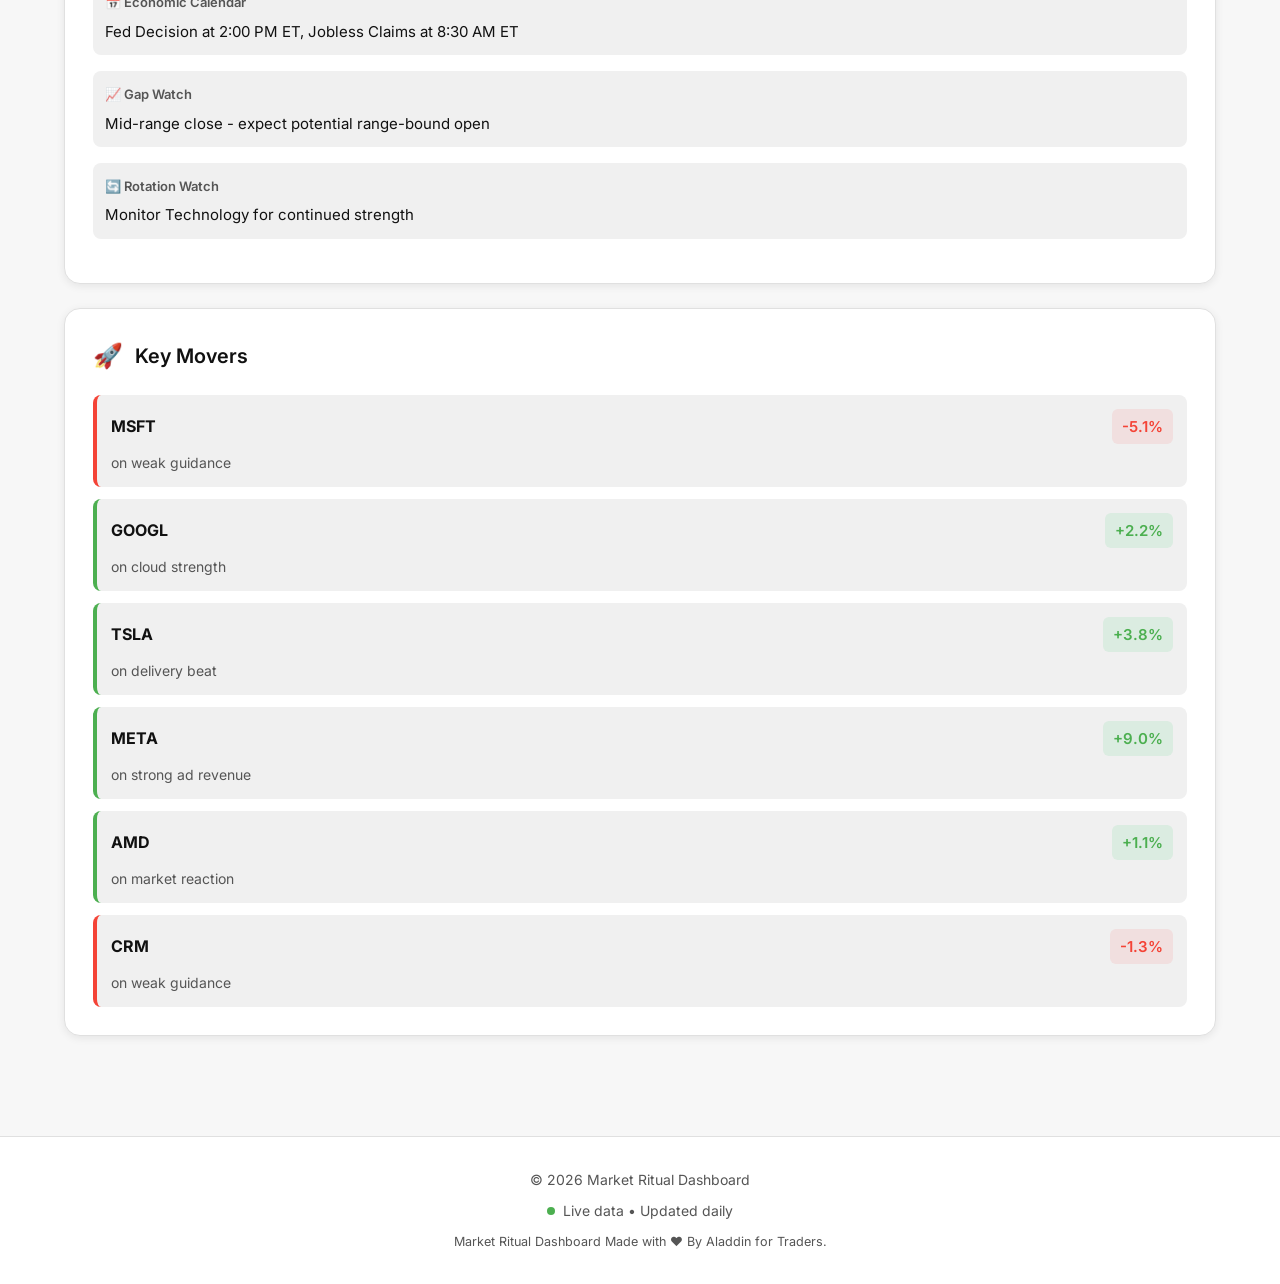
==== commit c18cd0f4: "Add heartbeat feature - displays 'Last updated' timestamp with pulsing icon showing when data was la" ====
--- a/dashboard/index.html
+++ b/dashboard/index.html
@@ -91,6 +91,12 @@
                     </div>
                     <div class="report-badge" id="reportBadge"></div>
                 </div>
+                
+                <!-- Last Updated Heartbeat -->
+                <div class="heartbeat" id="heartbeat" style="display: none;">
+                    <span class="heartbeat-icon">💓</span>
+                    <span class="heartbeat-text" id="heartbeatText">Loading...</span>
+                </div>
 
                 <!-- Report Content -->
                 <div class="report-content" id="reportContent">
--- a/dashboard/css/style.css
+++ b/dashboard/css/style.css
@@ -327,6 +327,43 @@
     letter-spacing: 0.5px;
 }
 
+/* Heartbeat - Last Updated */
+.heartbeat {
+    background: var(--bg-secondary);
+    border: 1px solid var(--border-color);
+    border-radius: 12px;
+    padding: 14px 20px;
+    margin: -10px 0 20px 0;
+    display: flex;
+    align-items: center;
+    gap: 10px;
+    font-size: 14px;
+    color: var(--text-secondary);
+}
+
+.heartbeat-icon {
+    font-size: 18px;
+    animation: pulse 2s ease-in-out infinite;
+}
+
+@keyframes pulse {
+    0%, 100% {
+        transform: scale(1);
+    }
+    50% {
+        transform: scale(1.1);
+    }
+}
+
+.heartbeat-text {
+    font-weight: 500;
+}
+
+.heartbeat-text strong {
+    color: var(--text-primary);
+    font-weight: 600;
+}
+
 /* Report Content */
 .report-content {
     display: grid;
@@ -475,6 +512,166 @@
     font-weight: 700;
     color: white;
     text-shadow: 0 1px 2px rgba(0,0,0,0.3);
+}
+
+/* What to Watch Tomorrow */
+.watch-item {
+    margin-bottom: 16px;
+    padding: 12px;
+    background: var(--bg-tertiary);
+    border-radius: 8px;
+    transition: transform 0.2s ease;
+}
+
+.watch-item:hover {
+    transform: translateX(4px);
+}
+
+.watch-label {
+    font-size: 13px;
+    font-weight: 600;
+    color: var(--text-secondary);
+    margin-bottom: 6px;
+}
+
+.watch-value {
+    font-size: 15px;
+    color: var(--text-primary);
+    line-height: 1.5;
+}
+
+/* Key Movers */
+.movers-list {
+    display: flex;
+    flex-direction: column;
+    gap: 12px;
+}
+
+.mover-item {
+    padding: 14px;
+    background: var(--bg-tertiary);
+    border-radius: 8px;
+    border-left: 4px solid var(--border-color);
+    transition: all 0.2s ease;
+}
+
+.mover-item.positive {
+    border-left-color: var(--success);
+}
+
+.mover-item.negative {
+    border-left-color: var(--danger);
+}
+
+.mover-item:hover {
+    transform: translateX(4px);
+    box-shadow: 0 2px 8px rgba(0,0,0,0.1);
+}
+
+.mover-header {
+    display: flex;
+    justify-content: space-between;
+    align-items: center;
+    margin-bottom: 8px;
+}
+
+.mover-ticker {
+    font-size: 16px;
+    font-weight: 700;
+    color: var(--text-primary);
+}
+
+.mover-change {
+    font-size: 15px;
+    font-weight: 600;
+    padding: 4px 10px;
+    border-radius: 6px;
+}
+
+.mover-item.positive .mover-change {
+    color: var(--success);
+    background: rgba(34, 197, 94, 0.1);
+}
+
+.mover-item.negative .mover-change {
+    color: var(--danger);
+    background: rgba(239, 68, 68, 0.1);
+}
+
+.mover-catalyst {
+    font-size: 14px;
+    color: var(--text-secondary);
+    line-height: 1.5;
+}
+
+/* Enhanced Section Formatting */
+.section-tone {
+    font-size: 15px;
+    line-height: 1.8;
+    color: var(--text-primary);
+}
+
+.section-catalysts {
+    display: flex;
+    flex-direction: column;
+    gap: 16px;
+}
+
+.catalyst-label {
+    font-size: 14px;
+    font-weight: 700;
+    color: var(--accent);
+    text-transform: uppercase;
+    letter-spacing: 0.5px;
+}
+
+.catalyst-value {
+    font-size: 15px;
+    color: var(--text-primary);
+    line-height: 1.6;
+    padding-left: 12px;
+    border-left: 2px solid var(--border-color);
+}
+
+.section-sectors ul {
+    list-style: none;
+    padding: 0;
+}
+
+.section-sectors li {
+    padding: 8px 0;
+    font-size: 15px;
+}
+
+.section-reflection {
+    display: flex;
+    flex-direction: column;
+    gap: 14px;
+}
+
+.reflection-item {
+    padding: 12px;
+    background: var(--bg-tertiary);
+    border-radius: 6px;
+    font-size: 15px;
+    line-height: 1.6;
+}
+
+.section-takeaway {
+    text-align: center;
+    padding: 20px;
+    background: linear-gradient(135deg, var(--accent) 0%, var(--accent-dark) 100%);
+    border-radius: 12px;
+    margin: 10px 0;
+}
+
+.takeaway-text {
+    font-size: 17px;
+    font-weight: 600;
+    color: white;
+    line-height: 1.6;
+    margin: 0;
+    text-shadow: 0 1px 2px rgba(0,0,0,0.2);
 }
 
 /* ===================================
